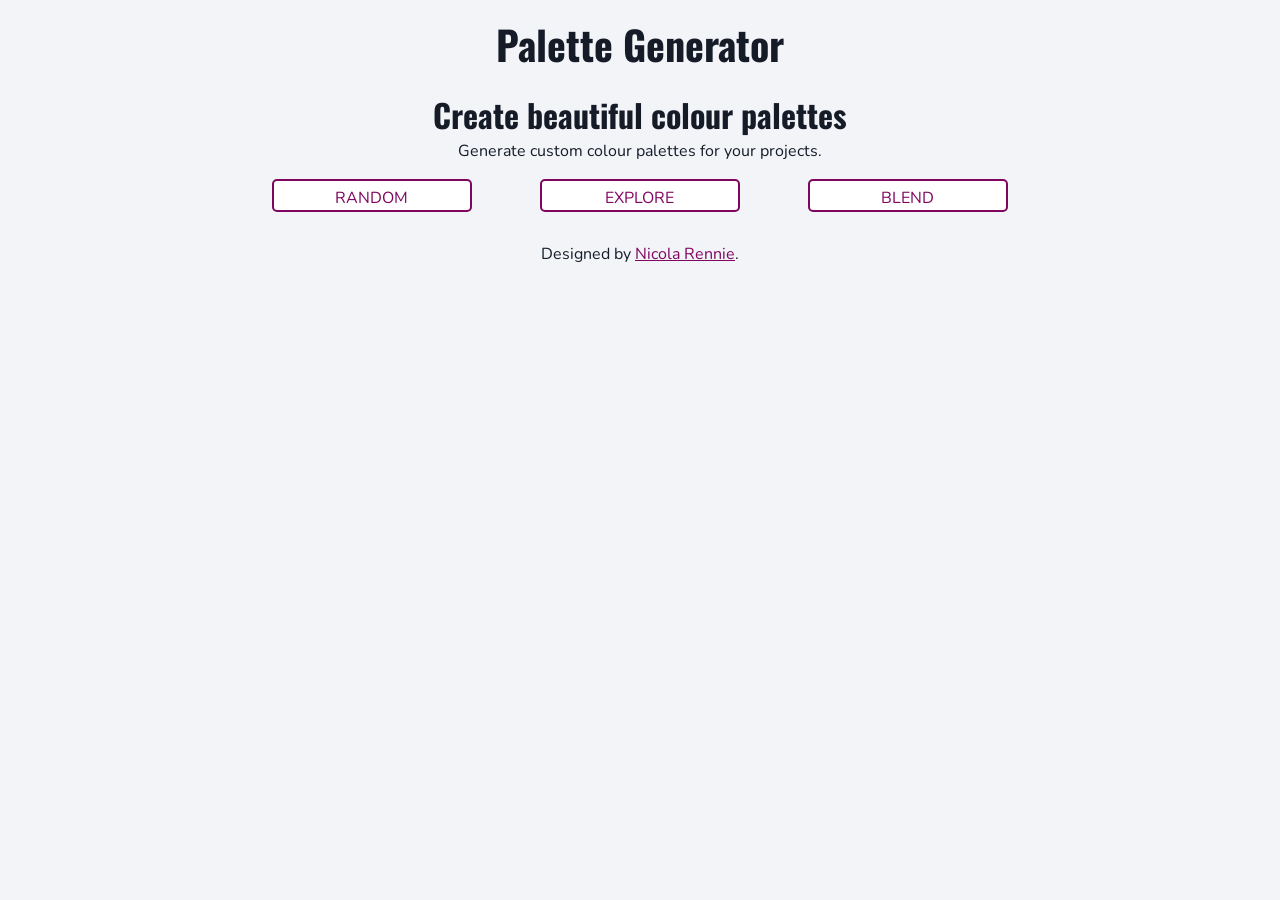
==== index.html @ 6cfb2d71 "Add options for blending and exploring palettes" ====
<!doctype html>
<html lang="en">
  <head>
    <meta charset="UTF-8" />
    <meta name="viewport" content="width=device-width, initial-scale=1" />

    <link
      href="https://cdn.jsdelivr.net/npm/bootstrap@5.3.5/dist/css/bootstrap.min.css"
      rel="stylesheet"
      integrity="sha384-SgOJa3DmI69IUzQ2PVdRZhwQ+dy64/BUtbMJw1MZ8t5HZApcHrRKUc4W0kG879m7"
      crossorigin="anonymous"
    />
    <link rel="stylesheet" href="css/style.css" />

    <title>Palette Generator</title>
  </head>
  <body>
    <div class="page-wrap">
      <div class="container-fluid text-center">
        <h1 class="title">Palette Generator</h1>
        <h2 class="subtitle">Create beautiful colour palettes</h2>
        <p>Generate custom colour palettes for your projects.</p>
        
      <div class="navRow justify-content-center">
          <nav class="row">
            <div class="col-4 col-md-4 d-flex justify-content-center">
              <a href="random.html">Random</a>
            </div>
            <div class="col-4 col-md-4 d-flex justify-content-center">
              <a href="explore.html">Explore</a>
            </div>
            <div class="col-4 col-md-4 d-flex justify-content-center">
              <a href="blend.html">Blend</a>
            </div>
          </nav>
        </div>
      </div>
    
    <div class="container-fluid text-center">
      <footer class="site-footer">
        <ul class="list-unstyled">
          <li>
            Designed by
            <a href="https://nrennie.rbind.io/" target="_blank">Nicola Rennie</a
            >.<br />
          </li>
        </ul>
      </footer>
    </div>

    <script
      src="https://cdn.jsdelivr.net/npm/bootstrap@5.3.5/dist/js/bootstrap.bundle.min.js"
      integrity="sha384-k6d4wzSIapyDyv1kpU366/PK5hCdSbCRGRCMv+eplOQJWyd1fbcAu9OCUj5zNLiq"
      crossorigin="anonymous"
    ></script>
  </body>
</html>
---- css/style.css ----
@import url("https://fonts.googleapis.com/css2?family=Nunito&display=swap");
@import url("https://fonts.googleapis.com/css2?family=Oswald&display=swap");

h1,
h2,
h3,
h4,
h5,
h6 {
  font-family: "Oswald", Arial, sans-serif;
  font-weight: bold;
}

*,
*::before,
*::after {
  box-sizing: border-box;
  font-family: "Nunito", Arial, sans-serif;
}

a {
  color: #7F055F;
}

a:hover {
  color: #B00783;
}

nav {
  padding-left: 10px;
  padding-right: 10px;
}

.freeText {
  padding-left: 10px;
  padding-right: 10px;
  margin-top: 0px !important;
  margin-bottom: 0px !important;
}

nav a {
  background-color: #FFFFFF;
  color: #7F055F;
  padding: 5px 5px 0px 5px;
  margin: auto;
  margin-bottom: 10px !important;
  border-radius: 5px;
  border-style: solid;
  border-width: 2px !important;
  border-color: #7F055F !important;
  text-transform: uppercase;
  text-decoration: none;
  text-align: center;
  display: block !important;
  width: 200px !important;
}

nav a:hover {
  color: #B00783;
  background-color: #E4E9F1;
  border-color: #B00783;
}

html,
body {
  height: 100%;
  margin: 0;
}

body {
  background-color: #F2F4F8;
  color: #151C28;
}

main {
  padding-bottom: 40px !important;
}

.title {
  padding-top: 20px;
  padding-bottom: 20px;
}

.subtitle {
  padding-bottom: 5px;
  max-width: 600px;
  margin: auto;
}

.center {
  text-align: center;
}

.page-wrap {
  min-height: 100%;
  margin-bottom: -40px;
  max-width: 100%;
}

.page-wrap:after {
  content: "";
  display: block;
}

.site-footer,
.page-wrap:after {
  height: 40px;
  padding-top: 20px;
  padding-bottom: 40px;
}

div.resize {
  max-width: 525px;
  margin-left: auto;
  margin-right: auto;
  margin-top: 10px;
}

#inputHex {
  height: 36px;
  width: 100%;
  margin-bottom: -10px;
  padding-bottom: 0px;
}

.warning {
  background: #fff4e5;
  border: 1px solid #ffcc80;
  color: #7a4b00;
  padding: 12px 16px;
  border-radius: 6px;
  font-size: 14px;
  line-height: 1.4;
  width: 100%;
}

#hexPreview {
  display: inline-block;
  width: 24px;
  height: 24px;
  margin-left: 8px;
  margin-bottom: 3px;
  border-radius: 5px;
  vertical-align: middle;
}

div.resizeLeft {
  max-width: 780px;
  margin-left: auto;
  margin-right: auto;
}

.controls {
  padding: 15px;
  margin-left: 0px !important;
  margin-right: 0px !important;
  margin-top: 10px;
  margin-bottom: 10px;
  background-color: #E4E9F1;
  border-style: solid;
  border-color: #F2F4F8;
  border-width: 5px;
  height: fit-content;
  width: 100%;
  max-width: 800px;
}

#alphaSlider {
  margin: auto;
  width: 300px;
  max-width: 100%;
}

.palette-display {
  width: 100%;
  max-width: 550px;
}

.control-group {
  margin-bottom: 0px;
  width: 100%;
  max-width: 800px;
}

select,
button {
  width: 100%;
  padding: 10px;
  border: 1px;
  font-size: 16px;
  cursor: pointer;
  background-color: #fff;
}

select:focus,
button:focus {
  outline: 2px solid #7F055F;
}

button {
  background-color: #7F055F;
  color: #fff;
  margin-top: 10px;
  margin-bottom: 20px;
  transition: background-color 0.3s;
}

button:hover {
  background-color: #B00783;
}

.keep-colors {
  margin-top: 20px;
}

.checkbox-container {
  display: flex;
  align-items: center;
  padding: 5px;
}

.checkbox-container input {
  margin-right: 10px;
  width: auto;
}

.colour-preview {
  width: 20px;
  height: 20px;
  border-radius: 3px;
  margin-right: 10px;
  border: 1px solid #666;
}

.code-block::-webkit-scrollbar {
  height: 8px;
}

.code-block::-webkit-scrollbar-track {
  background: #f1f1f1;
}

.code-block::-webkit-scrollbar-thumb {
  background: #7F055F;
  border-radius: 4px;
}

.code-block::-webkit-scrollbar-thumb:hover {
  background: #7F055F;
}

.code-wrapper {
  position: relative;
  display: inline-block;
  width: 100%;
  box-sizing: border-box;
}

.navRow {
  position: relative;
  display: inline-block;
  width: 100%;
  max-width: 800px;
  margin: auto;
}

.code-block {
  background-color: #213131;
  padding: 15px;
  padding-top: 30px;
  font-family: monospace;
  font-size: 14px;
  color: #ffffff;
  overflow-x: auto;
  scrollbar-width: thin;
  scrollbar-color: #7F055F #f1f1f1;
}

.copy-btn {
  all: unset;
  position: absolute;
  top: 8px;
  right: 8px;
  cursor: pointer;
  font-size: 16px;
  line-height: 1;
  color: #ffffff;
}

.copy-btn:hover {
  all: unset;
  color: #B00783;
  position: absolute;
  top: 8px;
  right: 8px;
  cursor: pointer;
  font-size: 16px;
  line-height: 1;
}

.copy-btn svg {
  display: block;
  pointer-events: none;
}
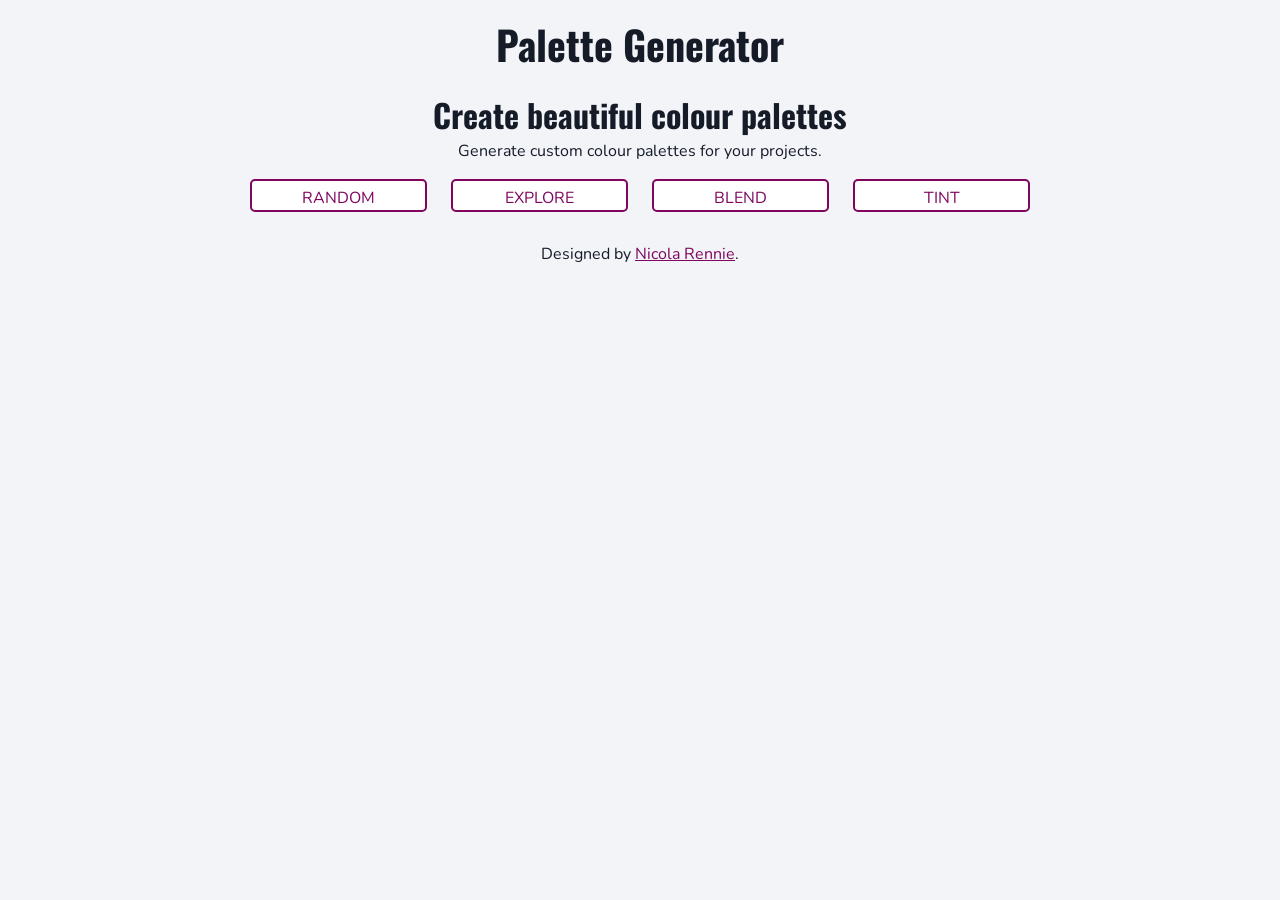
==== commit b3300473: "Add tint functionality" ====
--- a/index.html
+++ b/index.html
@@ -23,14 +23,17 @@
         
       <div class="navRow justify-content-center">
           <nav class="row">
-            <div class="col-4 col-md-4 d-flex justify-content-center">
+            <div class="col-6 col-md-3 d-flex justify-content-center">
               <a href="random.html">Random</a>
             </div>
-            <div class="col-4 col-md-4 d-flex justify-content-center">
+            <div class="col-6 col-md-3 d-flex justify-content-center">
               <a href="explore.html">Explore</a>
             </div>
-            <div class="col-4 col-md-4 d-flex justify-content-center">
+            <div class="col-6 col-md-3 d-flex justify-content-center">
               <a href="blend.html">Blend</a>
+            </div>
+            <div class="col-6 col-md-3 d-flex justify-content-center">
+              <a href="tint.html">Tint</a>
             </div>
           </nav>
         </div>
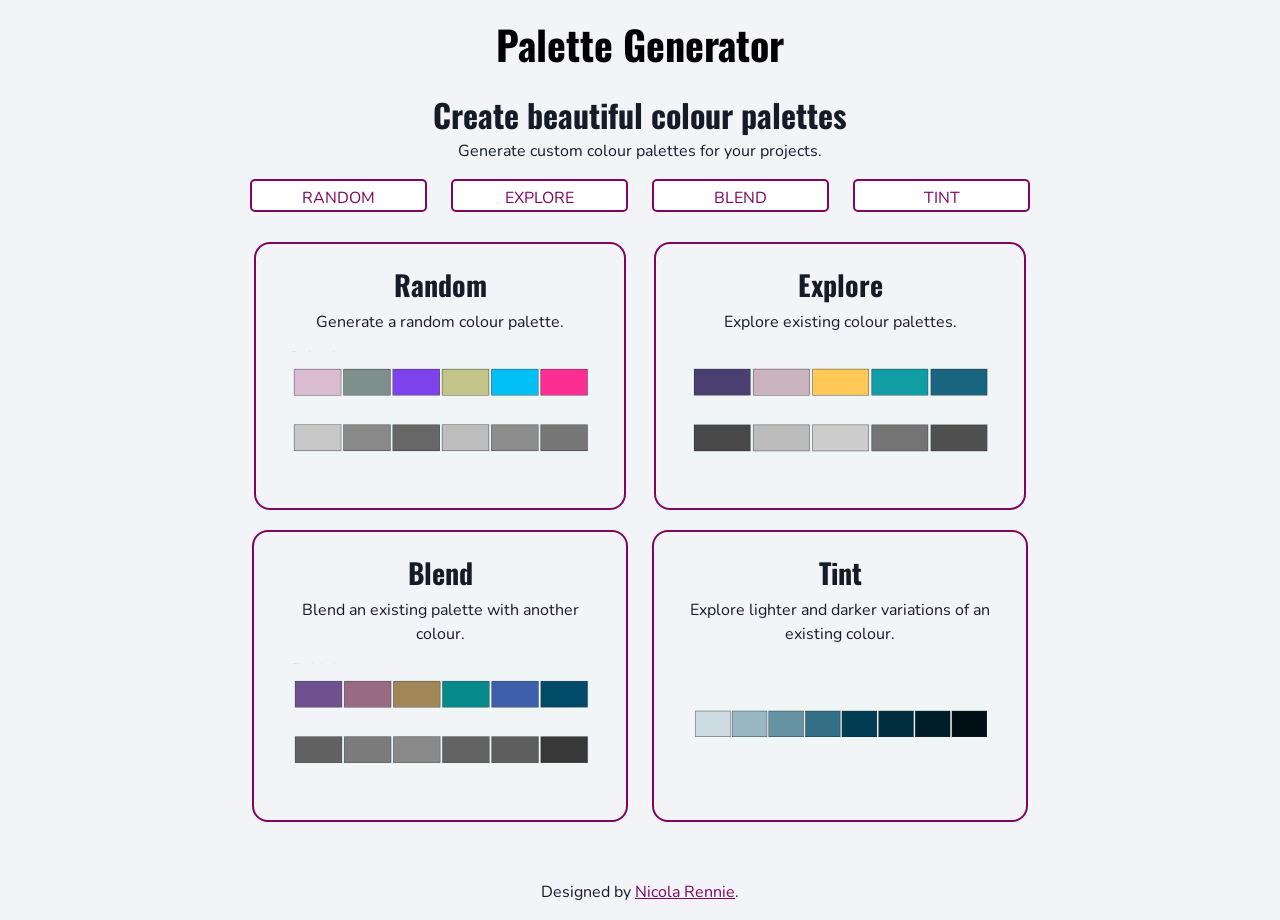
==== commit 83addfa7: "Add index page" ====
--- a/index.html
+++ b/index.html
@@ -3,6 +3,17 @@
   <head>
     <meta charset="UTF-8" />
     <meta name="viewport" content="width=device-width, initial-scale=1" />
+
+    <meta property="og:title" content="Palette Generator" />
+    <meta
+      property="og:description"
+      content="Generate and explore colour palettes"
+    />
+    <meta
+      property="og:image"
+      content="https://nrennie.rbind.io/palette-generator/app.png"
+    />
+    <meta property="og:type" content="website" />
 
     <link
       href="https://cdn.jsdelivr.net/npm/bootstrap@5.3.5/dist/css/bootstrap.min.css"
@@ -17,11 +28,11 @@
   <body>
     <div class="page-wrap">
       <div class="container-fluid text-center">
-        <h1 class="title">Palette Generator</h1>
+        <h1 class="title"><a href="index.html">Palette Generator</a></h1>
         <h2 class="subtitle">Create beautiful colour palettes</h2>
         <p>Generate custom colour palettes for your projects.</p>
-        
-      <div class="navRow justify-content-center">
+
+        <div class="navRow justify-content-center">
           <nav class="row">
             <div class="col-6 col-md-3 d-flex justify-content-center">
               <a href="random.html">Random</a>
@@ -38,7 +49,66 @@
           </nav>
         </div>
       </div>
-    
+
+      <div class="row maxWidth">
+        <div class="col-12 col-md-6 d-flex justify-content-center">
+          <a href="random.html" class="panelTab-link">
+            <div class="panelTab">
+              <h3>Random</h3>
+              <p>Generate a random colour palette.</p>
+              <img
+                src="img/random.png"
+                alt="Random palette icon"
+                class="panelTab-img"
+              />
+            </div>
+          </a>
+        </div>
+        <div class="col-12 col-md-6 d-flex justify-content-center">
+          <a href="explore.html" class="panelTab-link">
+            <div class="panelTab">
+              <h3>Explore</h3>
+              <p>Explore existing colour palettes.</p>
+              <img
+                src="img/explore.png"
+                alt="Explore palette icon"
+                class="panelTab-img"
+              />
+            </div>
+          </a>
+        </div>
+      </div>
+
+      <div class="row maxWidth">
+        <div class="col-12 col-md-6 d-flex justify-content-center">
+          <a href="blend.html" class="panelTab-link">
+            <div class="panelTab">
+              <h3>Blend</h3>
+              <p>Blend an existing palette with another colour.</p>
+              <img
+                src="img/blend.png"
+                alt="Blend palette icon"
+                class="panelTab-img"
+              />
+            </div>
+          </a>
+        </div>
+        <div class="col-12 col-md-6 d-flex justify-content-center">
+          <a href="tint.html" class="panelTab-link">
+            <div class="panelTab">
+              <h3>Tint</h3>
+              <p>Explore lighter and darker variations of an existing colour.</p>
+              <img
+                src="img/tint.png"
+                alt="Tint palette icon"
+                class="panelTab-img"
+              />
+            </div>
+          </a>
+        </div>
+      </div>
+    </div>
+
     <div class="container-fluid text-center">
       <footer class="site-footer">
         <ul class="list-unstyled">
--- a/css/style.css
+++ b/css/style.css
@@ -11,6 +11,13 @@
   font-weight: bold;
 }
 
+h1 a {
+  font-family: "Oswald", Arial, sans-serif;
+  font-weight: bold;
+  text-decoration: none;
+  color: #000000;
+}
+
 *,
 *::before,
 *::after {
@@ -19,11 +26,11 @@
 }
 
 a {
-  color: #7F055F;
+  color: #7f055f;
 }
 
 a:hover {
-  color: #B00783;
+  color: #b00783;
 }
 
 nav {
@@ -39,15 +46,15 @@
 }
 
 nav a {
-  background-color: #FFFFFF;
-  color: #7F055F;
+  background-color: #ffffff;
+  color: #7f055f;
   padding: 5px 5px 0px 5px;
   margin: auto;
   margin-bottom: 10px !important;
   border-radius: 5px;
   border-style: solid;
   border-width: 2px !important;
-  border-color: #7F055F !important;
+  border-color: #7f055f !important;
   text-transform: uppercase;
   text-decoration: none;
   text-align: center;
@@ -56,9 +63,9 @@
 }
 
 nav a:hover {
-  color: #B00783;
-  background-color: #E4E9F1;
-  border-color: #B00783;
+  color: #b00783;
+  background-color: #e4e9f1;
+  border-color: #b00783;
 }
 
 html,
@@ -68,8 +75,8 @@
 }
 
 body {
-  background-color: #F2F4F8;
-  color: #151C28;
+  background-color: #f2f4f8;
+  color: #151c28;
 }
 
 main {
@@ -156,9 +163,9 @@
   margin-right: 0px !important;
   margin-top: 10px;
   margin-bottom: 10px;
-  background-color: #E4E9F1;
+  background-color: #e4e9f1;
   border-style: solid;
-  border-color: #F2F4F8;
+  border-color: #f2f4f8;
   border-width: 5px;
   height: fit-content;
   width: 100%;
@@ -194,11 +201,11 @@
 
 select:focus,
 button:focus {
-  outline: 2px solid #7F055F;
+  outline: 2px solid #7f055f;
 }
 
 button {
-  background-color: #7F055F;
+  background-color: #7f055f;
   color: #fff;
   margin-top: 10px;
   margin-bottom: 20px;
@@ -206,7 +213,7 @@
 }
 
 button:hover {
-  background-color: #B00783;
+  background-color: #b00783;
 }
 
 .keep-colors {
@@ -241,12 +248,12 @@
 }
 
 .code-block::-webkit-scrollbar-thumb {
-  background: #7F055F;
+  background: #7f055f;
   border-radius: 4px;
 }
 
 .code-block::-webkit-scrollbar-thumb:hover {
-  background: #7F055F;
+  background: #7f055f;
 }
 
 .code-wrapper {
@@ -273,7 +280,7 @@
   color: #ffffff;
   overflow-x: auto;
   scrollbar-width: thin;
-  scrollbar-color: #7F055F #f1f1f1;
+  scrollbar-color: #7f055f #f1f1f1;
 }
 
 .copy-btn {
@@ -289,7 +296,7 @@
 
 .copy-btn:hover {
   all: unset;
-  color: #B00783;
+  color: #b00783;
   position: absolute;
   top: 8px;
   right: 8px;
@@ -301,4 +308,45 @@
 .copy-btn svg {
   display: block;
   pointer-events: none;
-}+}
+
+.panelTab-link {
+  text-decoration: none;
+  color: inherit;
+  display: block;
+  padding-top: 20px;
+}
+
+.panelTab {
+  border: 1px solid #7f055f;
+  border-radius: 16px;
+  border-width: 2px;
+  padding: 1.5rem;
+  text-align: center;
+  cursor: pointer;
+  transition:
+    box-shadow 0.2s ease,
+    transform 0.2s ease;
+}
+
+.panelTab:hover {
+  box-shadow: 0 4px 12px rgba(0, 0, 0, 0.1);
+  transform: translateY(-2px);
+}
+
+.panelTab-img {
+  margin-bottom: 0rem;
+}
+
+.panelTab h3 {
+  margin: 0 0 0.5rem;
+}
+
+.panelTab p {
+  margin: 0;
+}
+
+.maxWidth {
+  max-width: 800px;
+  margin: auto;
+}
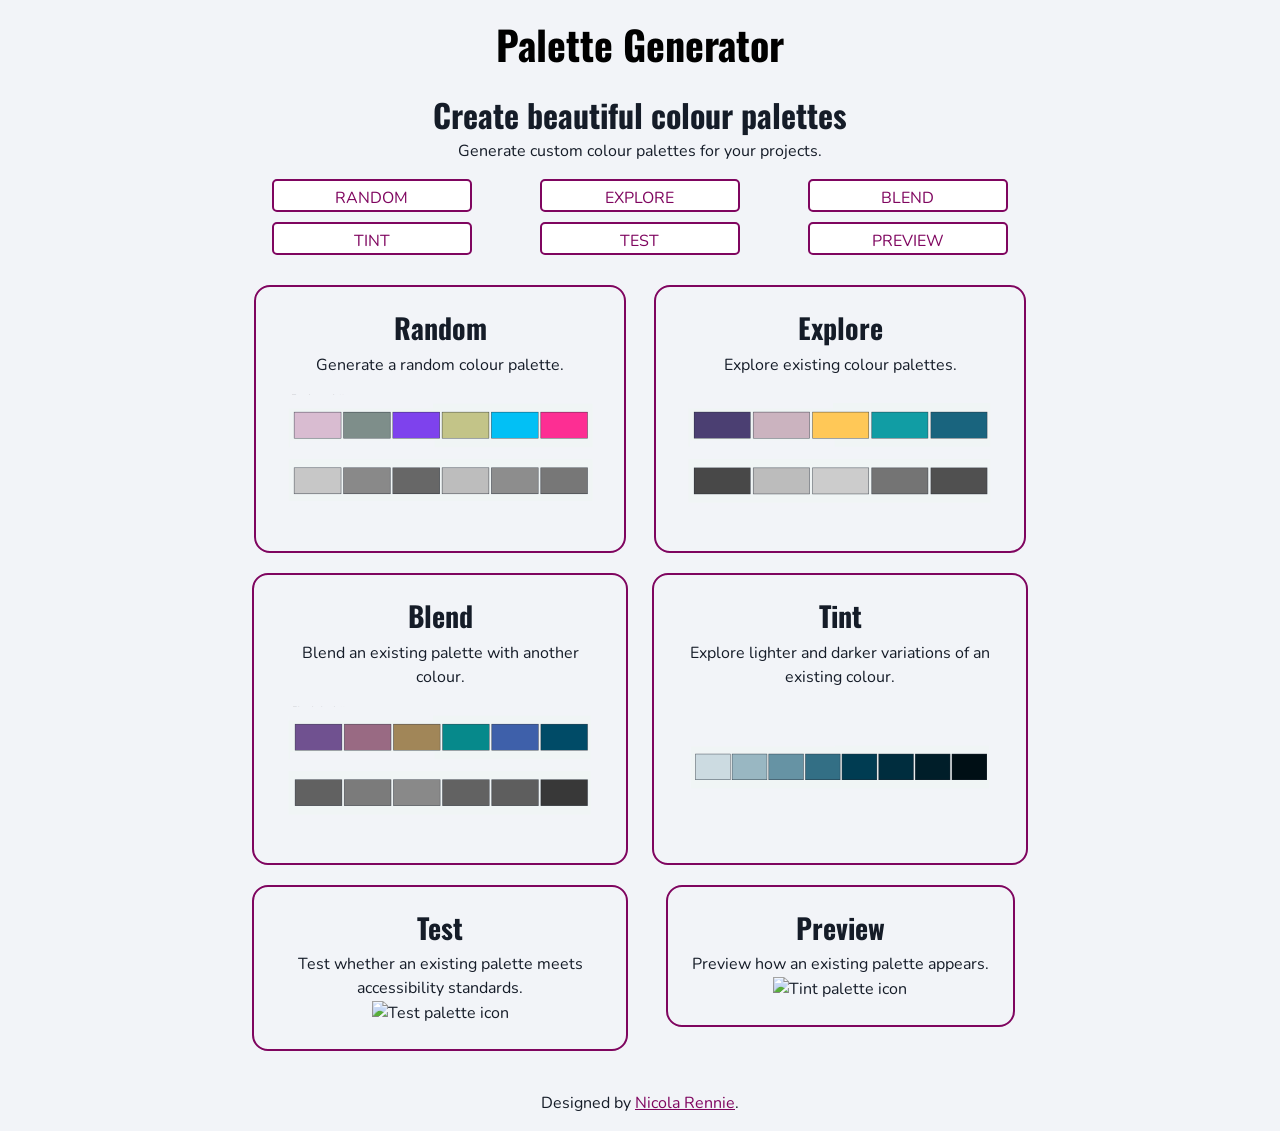
==== commit 7ff41606: "outline new test and preview pages" ====
--- a/index.html
+++ b/index.html
@@ -34,17 +34,23 @@
 
         <div class="navRow justify-content-center">
           <nav class="row">
-            <div class="col-6 col-md-3 d-flex justify-content-center">
+            <div class="col-6 col-md-4 d-flex justify-content-center">
               <a href="random.html">Random</a>
             </div>
-            <div class="col-6 col-md-3 d-flex justify-content-center">
+            <div class="col-6 col-md-4 d-flex justify-content-center">
               <a href="explore.html">Explore</a>
             </div>
-            <div class="col-6 col-md-3 d-flex justify-content-center">
+            <div class="col-6 col-md-4 d-flex justify-content-center">
               <a href="blend.html">Blend</a>
             </div>
-            <div class="col-6 col-md-3 d-flex justify-content-center">
+            <div class="col-6 col-md-4 d-flex justify-content-center">
               <a href="tint.html">Tint</a>
+            </div>
+            <div class="col-6 col-md-4 d-flex justify-content-center">
+              <a href="test.html">Test</a>
+            </div>
+            <div class="col-6 col-md-4 d-flex justify-content-center">
+              <a href="preview.html">Preview</a>
             </div>
           </nav>
         </div>
@@ -107,6 +113,39 @@
           </a>
         </div>
       </div>
+
+
+      <div class="row maxWidth">
+        <div class="col-12 col-md-6 d-flex justify-content-center">
+          <a href="blend.html" class="panelTab-link">
+            <div class="panelTab">
+              <h3>Test</h3>
+              <p>Test whether an existing palette meets accessibility standards.</p>
+              <img
+                src="img/test.png"
+                alt="Test palette icon"
+                class="panelTab-img"
+              />
+            </div>
+          </a>
+        </div>
+        <div class="col-12 col-md-6 d-flex justify-content-center">
+          <a href="preview.html" class="panelTab-link">
+            <div class="panelTab">
+              <h3>Preview</h3>
+              <p>Preview how an existing palette appears.</p>
+              <img
+                src="img/preview.png"
+                alt="Tint palette icon"
+                class="panelTab-img"
+              />
+            </div>
+          </a>
+        </div>
+      </div>
+
+
+
     </div>
 
     <div class="container-fluid text-center">
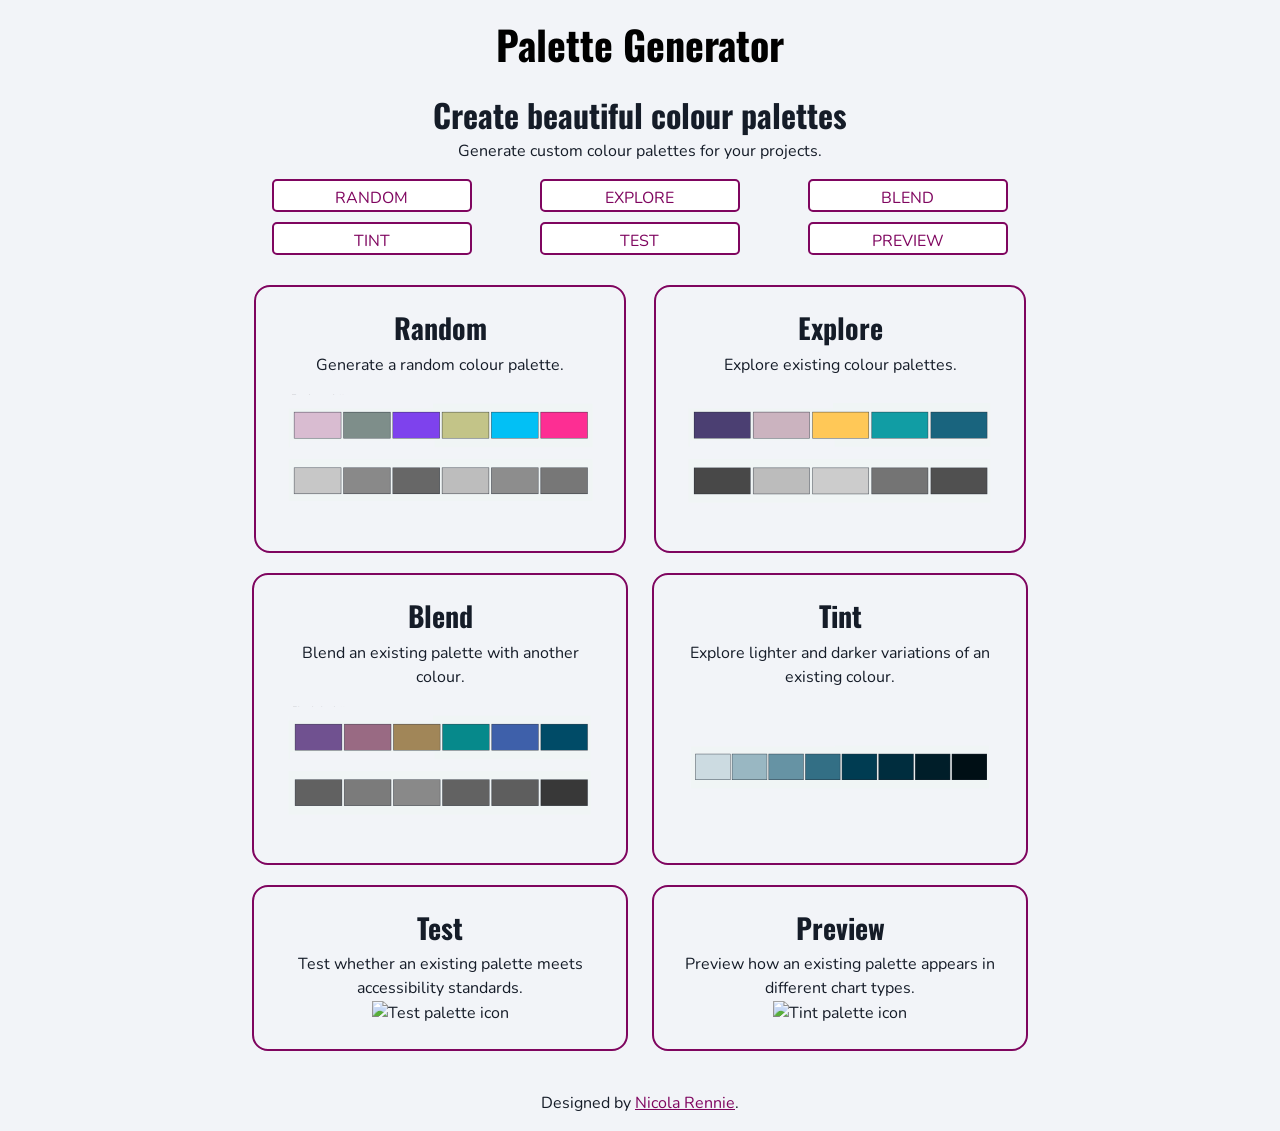
==== commit b71e2943: "Add favicon, draft of test and preview" ====
--- a/index.html
+++ b/index.html
@@ -14,6 +14,7 @@
       content="https://nrennie.rbind.io/palette-generator/app.png"
     />
     <meta property="og:type" content="website" />
+    <link href="./img/favicon.ico" rel="icon">
 
     <link
       href="https://cdn.jsdelivr.net/npm/bootstrap@5.3.5/dist/css/bootstrap.min.css"
@@ -103,7 +104,9 @@
           <a href="tint.html" class="panelTab-link">
             <div class="panelTab">
               <h3>Tint</h3>
-              <p>Explore lighter and darker variations of an existing colour.</p>
+              <p>
+                Explore lighter and darker variations of an existing colour.
+              </p>
               <img
                 src="img/tint.png"
                 alt="Tint palette icon"
@@ -114,13 +117,14 @@
         </div>
       </div>
 
-
       <div class="row maxWidth">
         <div class="col-12 col-md-6 d-flex justify-content-center">
           <a href="blend.html" class="panelTab-link">
             <div class="panelTab">
               <h3>Test</h3>
-              <p>Test whether an existing palette meets accessibility standards.</p>
+              <p>
+                Test whether an existing palette meets accessibility standards.
+              </p>
               <img
                 src="img/test.png"
                 alt="Test palette icon"
@@ -133,7 +137,7 @@
           <a href="preview.html" class="panelTab-link">
             <div class="panelTab">
               <h3>Preview</h3>
-              <p>Preview how an existing palette appears.</p>
+              <p>Preview how an existing palette appears in different chart types.</p>
               <img
                 src="img/preview.png"
                 alt="Tint palette icon"
@@ -143,9 +147,6 @@
           </a>
         </div>
       </div>
-
-
-
     </div>
 
     <div class="container-fluid text-center">
--- a/css/style.css
+++ b/css/style.css
@@ -350,3 +350,47 @@
   max-width: 800px;
   margin: auto;
 }
+
+details {
+  color: #151C28;
+  padding: 15px;
+  margin-left: 0px !important;
+  margin-right: 0px !important;
+  margin-top: 10px;
+  margin-bottom: 10px;
+  background-color: #e4e9f1;
+  border-style: solid;
+  border-color: #f2f4f8;
+  border-width: 5px;
+  height: fit-content;
+  width: 100%;
+  max-width: 800px;
+}
+
+details summary {
+  cursor: pointer;
+  font-weight: 600;
+  list-style: none;
+  display: flex;
+  align-items: center;
+  gap: 0.5em;
+}
+
+details summary::-webkit-details-marker {
+  display: none;
+}
+
+details summary::before {
+  content: "▸";
+  display: inline-block;
+  transition: transform 0.2s ease;
+}
+
+details[open] summary::before {
+  transform: rotate(90deg);
+}
+
+details p {
+  margin: 0.75em 0 0;
+  line-height: 1.5;
+}
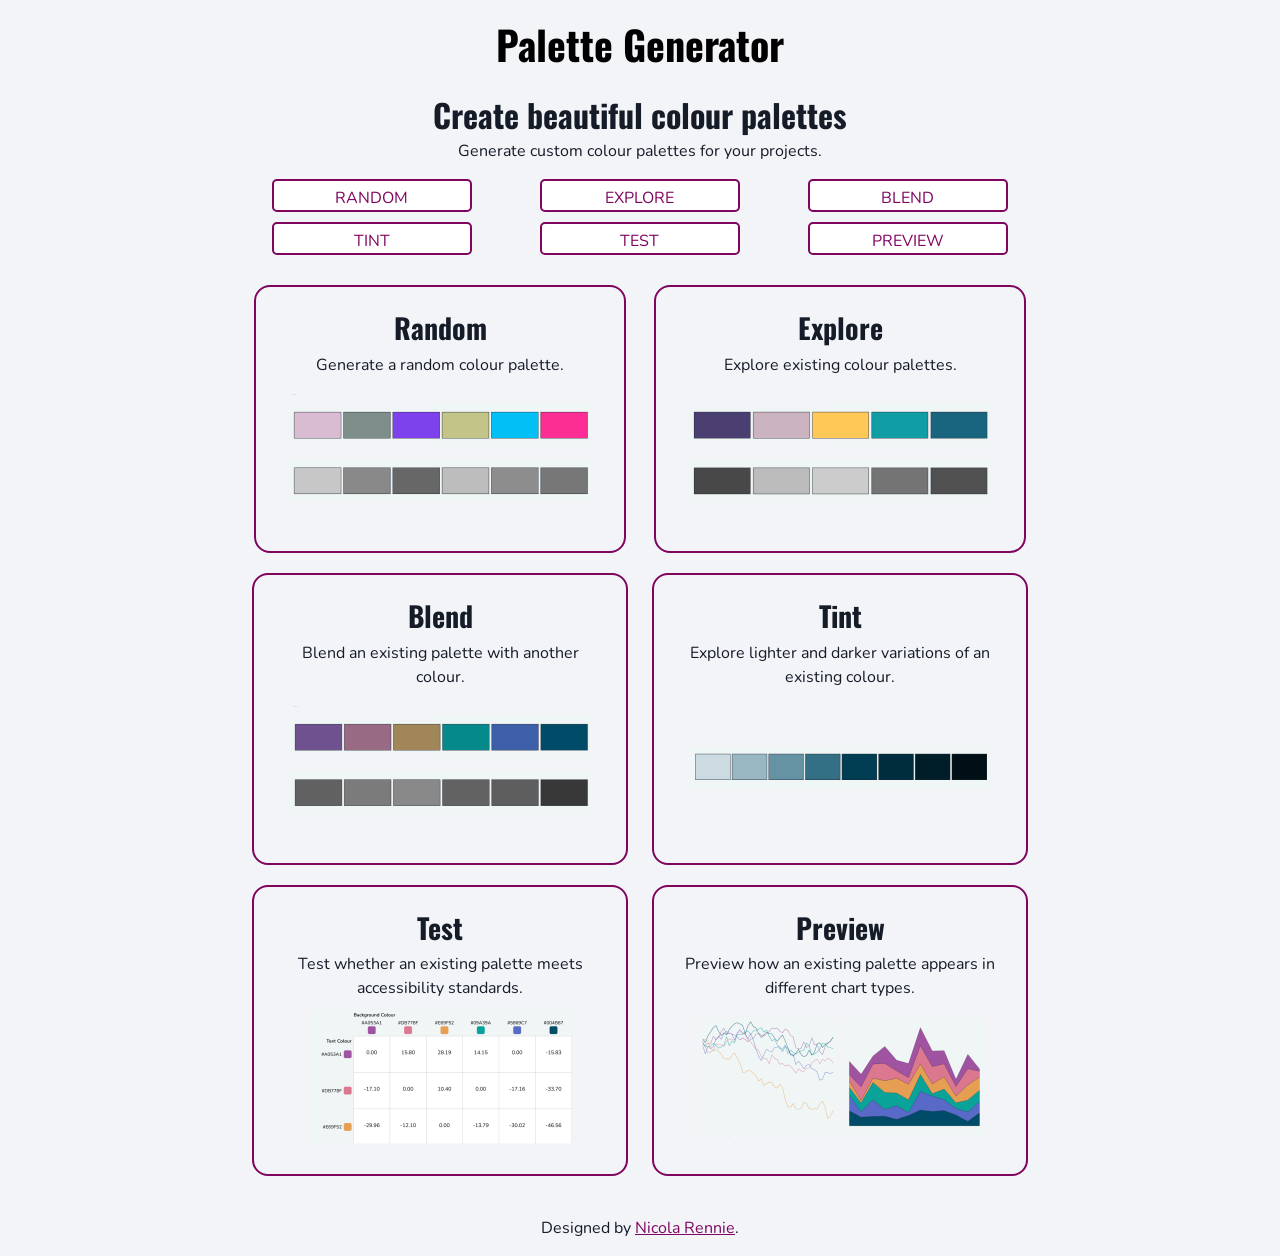
==== commit cfb26a39: "Little tweaks to index page" ====
--- a/index.html
+++ b/index.html
@@ -140,7 +140,7 @@
               <p>Preview how an existing palette appears in different chart types.</p>
               <img
                 src="img/preview.png"
-                alt="Tint palette icon"
+                alt="Preview palette icon"
                 class="panelTab-img"
               />
             </div>
--- a/css/style.css
+++ b/css/style.css
@@ -327,6 +327,7 @@
   transition:
     box-shadow 0.2s ease,
     transform 0.2s ease;
+  max-width: 380px
 }
 
 .panelTab:hover {
